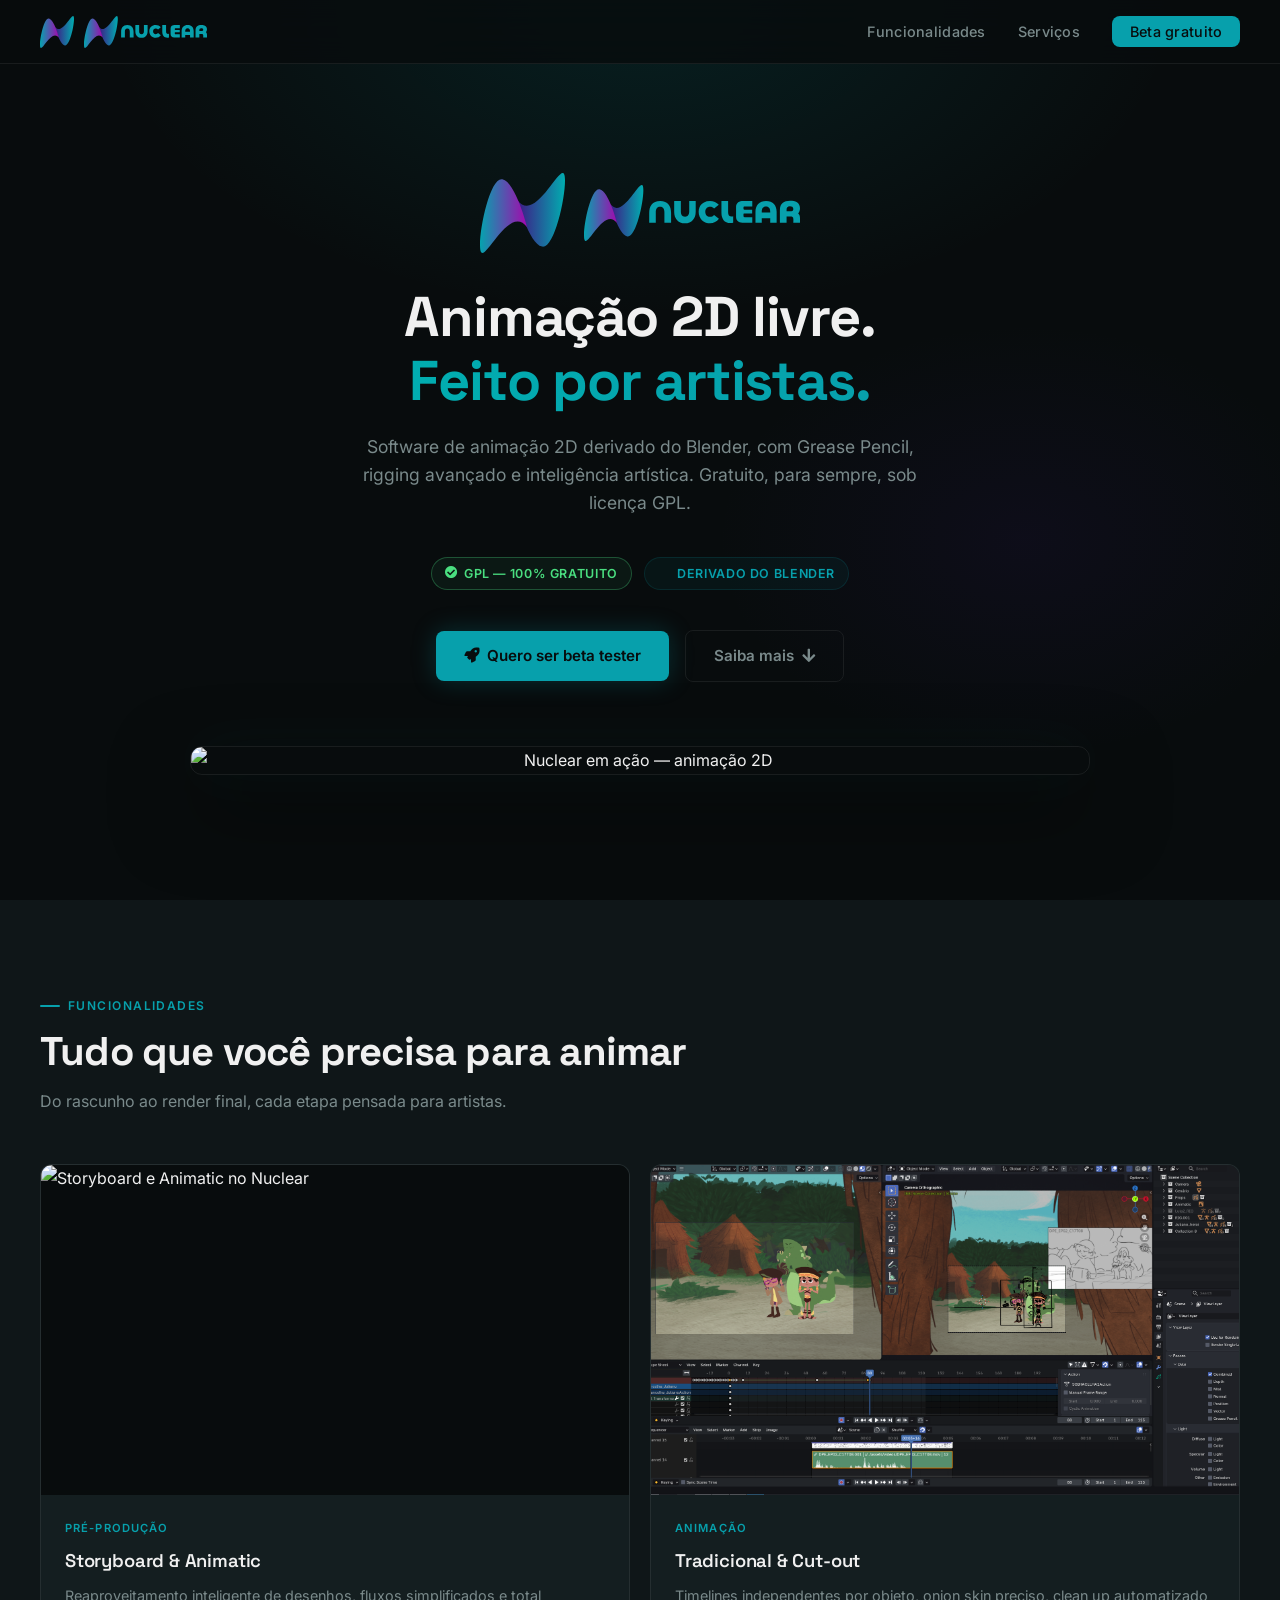
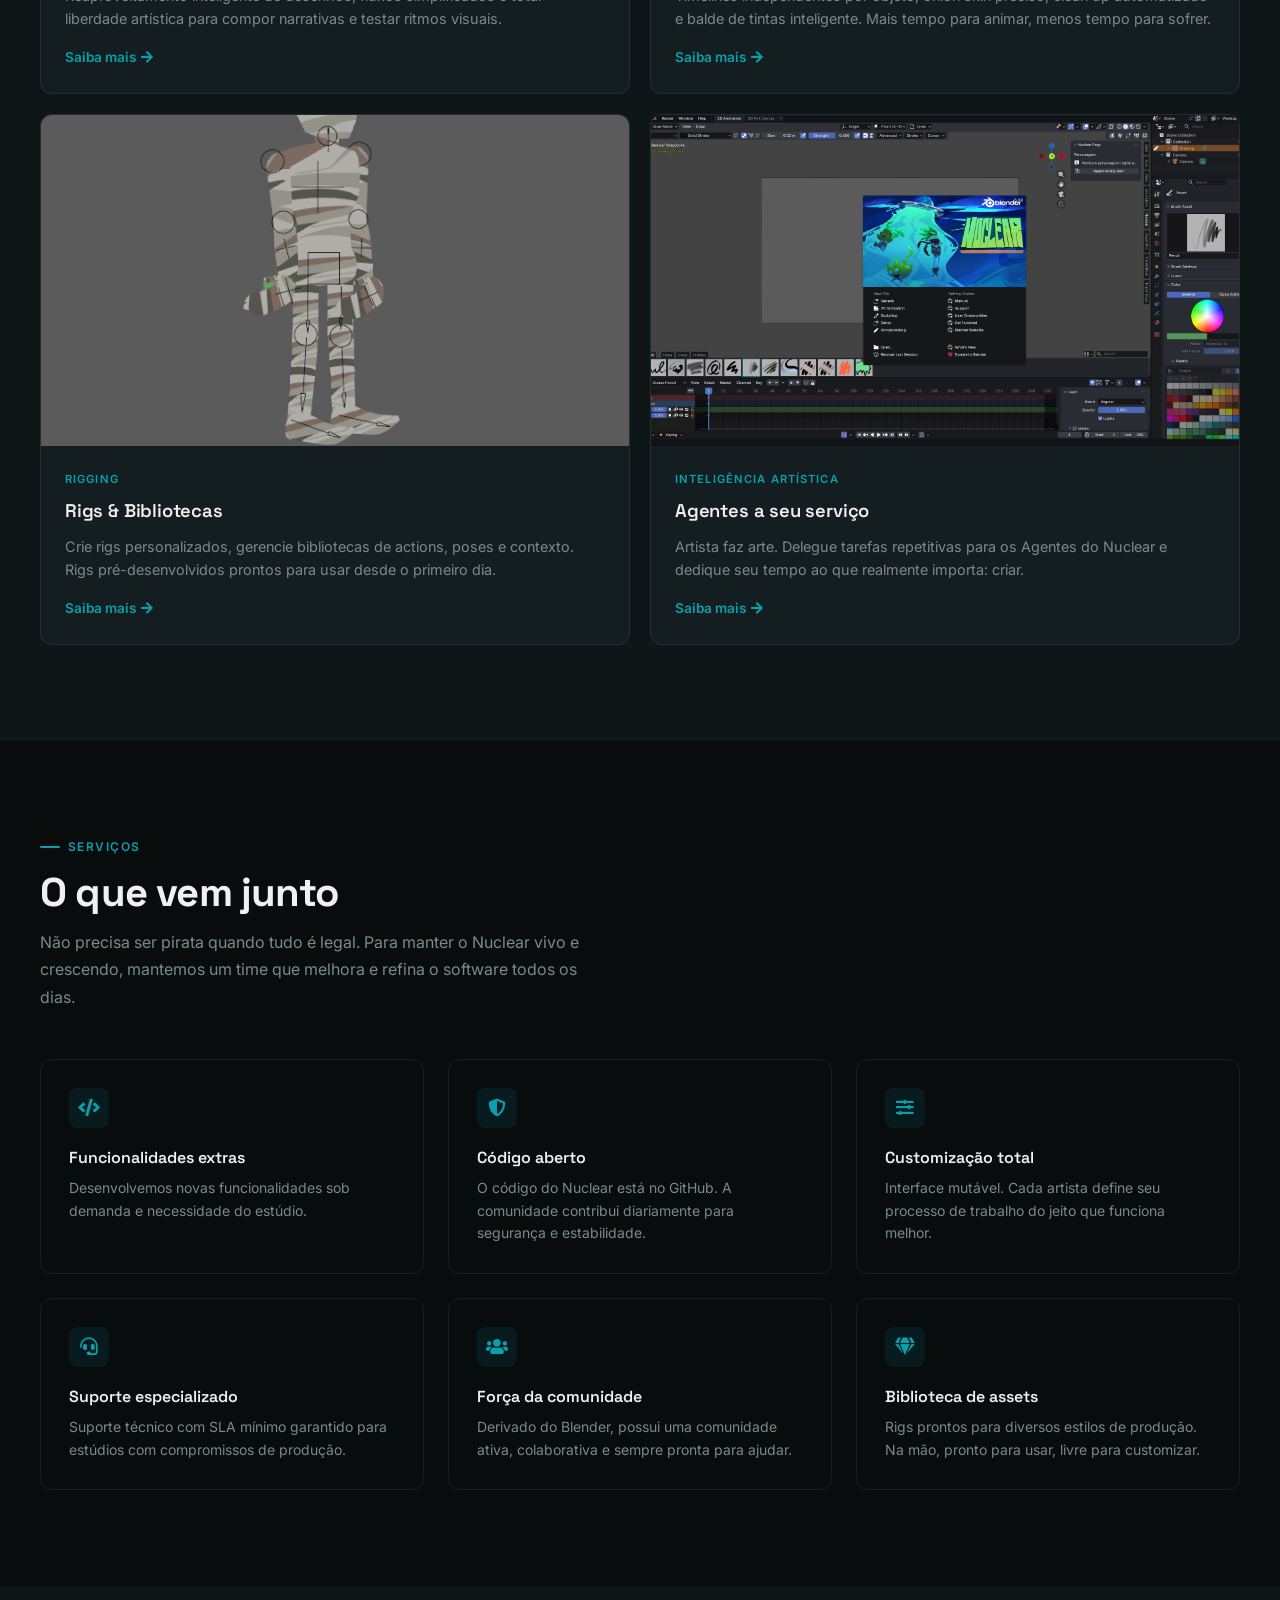
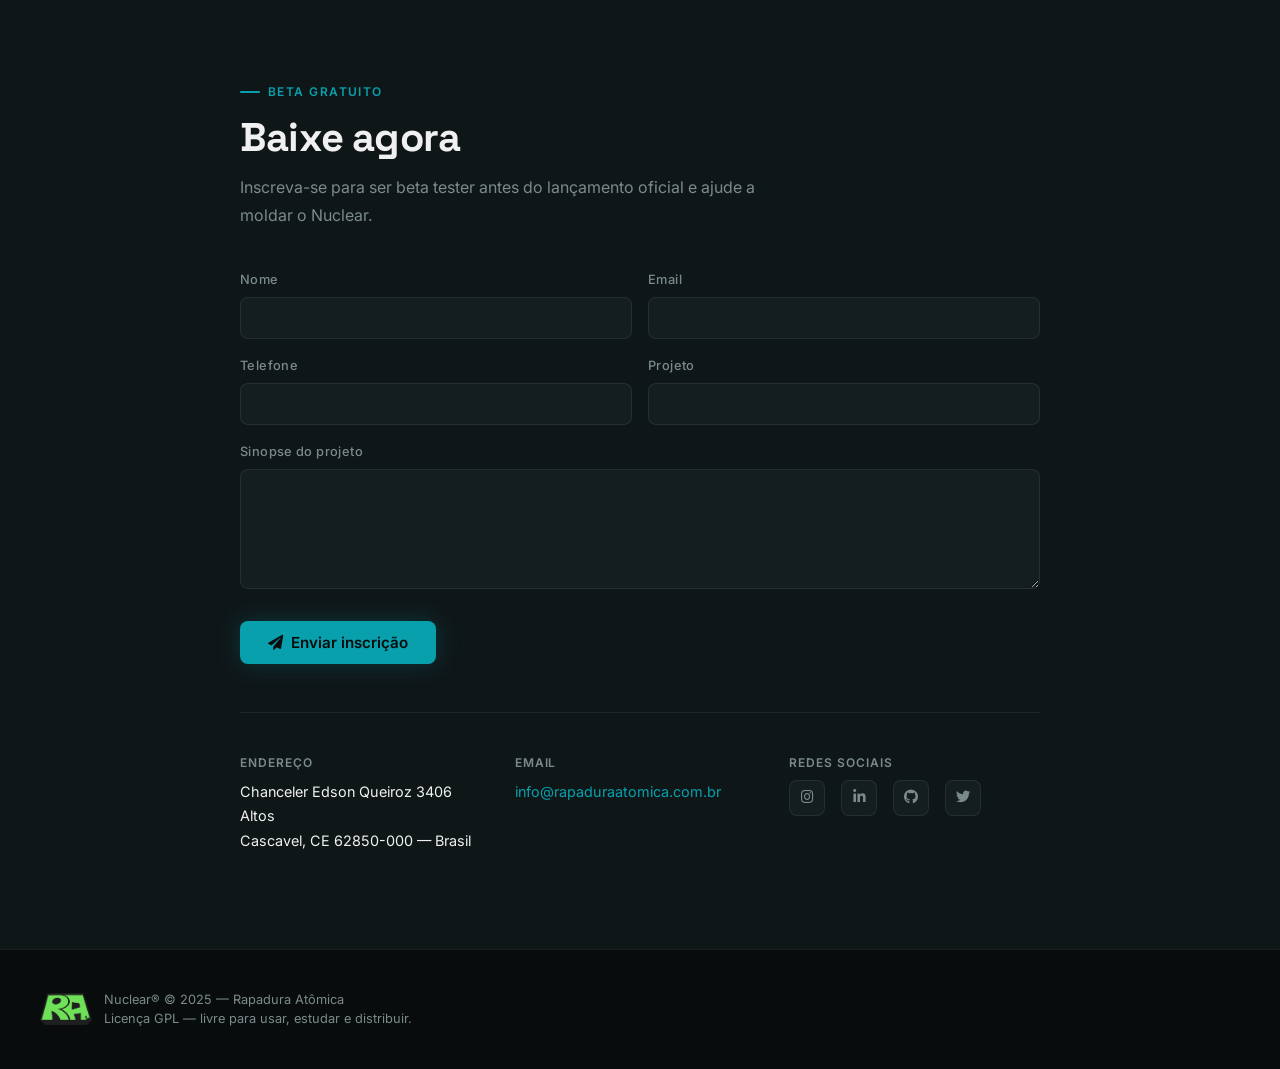
==== index.html @ addb2c35 "feat: redesign completo — identidade visual Nuclear® - Remove template Hyperspace, cria nuclear.css " ====
<!DOCTYPE html>
<html lang="pt-BR">
<head>
  <meta charset="UTF-8" />
  <meta name="viewport" content="width=device-width, initial-scale=1.0" />
  <title>Nuclear® — Software de Animação 2D</title>
  <meta name="description" content="Nuclear é um software de animação 2D open source feito por artistas para artistas. Gratuito, sob licença GPL." />
  <link rel="shortcut icon" href="images/nuclear.svg" type="image/svg+xml" />
  <link rel="stylesheet" href="assets/css/nuclear.css" />
</head>
<body>

  <!-- Bandeirinhas de São João (decoração junina) -->
  <div class="bandeirinhas" aria-hidden="true"></div>

  <!-- ── Nav ── -->
  <nav id="nav" role="navigation" aria-label="Navegação principal">
    <div class="nav-inner">
      <a href="#hero" class="nav-logo" aria-label="Nuclear — página inicial">
        <img src="images/nuclear.svg" alt="Ícone Nuclear" />
        <img src="images/logo_banner_nuclear.svg" alt="Nuclear" />
      </a>
      <ul class="nav-links">
        <li><a href="#features">Funcionalidades</a></li>
        <li><a href="#services">Serviços</a></li>
        <li><a href="#beta" class="nav-cta">Beta gratuito</a></li>
      </ul>
    </div>
  </nav>

  <!-- ── Hero ── -->
  <section id="hero" aria-label="Apresentação">
    <div class="hero-inner">

      <div class="hero-logo fade-up">
        <img src="images/nuclear.svg" alt="Nuclear ícone" class="hero-icon" />
        <img src="images/logo_banner_nuclear.svg" alt="Nuclear" class="hero-wordmark" />
      </div>

      <h1 class="hero-tagline fade-up fade-up-delay-1">
        Animação 2D livre.<br />
        <span>Feito por artistas.</span>
      </h1>

      <p class="hero-sub fade-up fade-up-delay-2">
        Software de animação 2D derivado do Blender, com Grease Pencil, rigging avançado
        e inteligência artística. Gratuito, para sempre, sob licença GPL.
      </p>

      <div class="hero-badges fade-up fade-up-delay-2">
        <span class="badge badge-gpl">
          <i class="fas fa-check-circle" aria-hidden="true"></i> GPL — 100% Gratuito
        </span>
        <span class="badge badge-blender">
          <i class="fab fa-blender" aria-hidden="true"></i> Derivado do Blender
        </span>
      </div>

      <div class="hero-actions fade-up fade-up-delay-3">
        <a href="#beta" class="btn btn-primary">
          <i class="fas fa-rocket" aria-hidden="true"></i>
          Quero ser beta tester
        </a>
        <a href="#features" class="btn btn-ghost">
          Saiba mais
          <i class="fas fa-arrow-down" aria-hidden="true"></i>
        </a>
      </div>

      <div class="hero-preview fade-up fade-up-delay-4">
        <img src="gifs/gifAnimacao.gif" alt="Nuclear em ação — animação 2D" loading="lazy" />
      </div>

    </div>
  </section>

  <!-- ── Features ── -->
  <section id="features" aria-labelledby="features-title">
    <div class="section-inner">
      <header class="features-header">
        <p class="section-label">Funcionalidades</p>
        <h2 class="section-title" id="features-title">Tudo que você precisa para animar</h2>
        <p class="section-desc">Do rascunho ao render final, cada etapa pensada para artistas.</p>
      </header>

      <div class="bento-grid">

        <article class="feature-card">
          <div class="feature-card-media">
            <img src="gifs/gifStoryboard.gif" alt="Storyboard e Animatic no Nuclear" loading="lazy" />
          </div>
          <div class="feature-card-body">
            <p class="feature-card-tag">Pré-produção</p>
            <h3 class="feature-card-title">Storyboard &amp; Animatic</h3>
            <p class="feature-card-text">
              Reaproveitamento inteligente de desenhos, fluxos simplificados e total liberdade
              artística para compor narrativas e testar ritmos visuais.
            </p>
            <a href="boardAnimatic.html" class="feature-card-link">
              Saiba mais <i class="fas fa-arrow-right" aria-hidden="true"></i>
            </a>
          </div>
        </article>

        <article class="feature-card">
          <div class="feature-card-media">
            <img src="images/AnimationV2.png" alt="Animação tradicional e cut-out" loading="lazy" />
          </div>
          <div class="feature-card-body">
            <p class="feature-card-tag">Animação</p>
            <h3 class="feature-card-title">Tradicional &amp; Cut-out</h3>
            <p class="feature-card-text">
              Timelines independentes por objeto, onion skin preciso, clean up automatizado
              e balde de tintas inteligente. Mais tempo para animar, menos tempo para sofrer.
            </p>
            <a href="animation.html" class="feature-card-link">
              Saiba mais <i class="fas fa-arrow-right" aria-hidden="true"></i>
            </a>
          </div>
        </article>

        <article class="feature-card">
          <div class="feature-card-media">
            <img src="images/Rig_Peg.png" alt="Sistema de rigging do Nuclear" loading="lazy" />
          </div>
          <div class="feature-card-body">
            <p class="feature-card-tag">Rigging</p>
            <h3 class="feature-card-title">Rigs &amp; Bibliotecas</h3>
            <p class="feature-card-text">
              Crie rigs personalizados, gerencie bibliotecas de actions, poses e contexto.
              Rigs pré-desenvolvidos prontos para usar desde o primeiro dia.
            </p>
            <a href="rigging.html" class="feature-card-link">
              Saiba mais <i class="fas fa-arrow-right" aria-hidden="true"></i>
            </a>
          </div>
        </article>

        <article class="feature-card">
          <div class="feature-card-media">
            <img src="images/FrameSoftware.png" alt="Inteligência Artística do Nuclear" loading="lazy" />
          </div>
          <div class="feature-card-body">
            <p class="feature-card-tag">Inteligência Artística</p>
            <h3 class="feature-card-title">Agentes a seu serviço</h3>
            <p class="feature-card-text">
              Artista faz arte. Delegue tarefas repetitivas para os Agentes do Nuclear e
              dedique seu tempo ao que realmente importa: criar.
            </p>
            <a href="artisticInteligence.html" class="feature-card-link">
              Saiba mais <i class="fas fa-arrow-right" aria-hidden="true"></i>
            </a>
          </div>
        </article>

      </div>
    </div>
  </section>

  <!-- ── Services ── -->
  <section id="services" aria-labelledby="services-title">
    <div class="section-inner">
      <header>
        <p class="section-label">Serviços</p>
        <h2 class="section-title" id="services-title">O que vem junto</h2>
        <p class="section-desc">
          Não precisa ser pirata quando tudo é legal. Para manter o Nuclear vivo e crescendo,
          mantemos um time que melhora e refina o software todos os dias.
        </p>
      </header>

      <div class="services-grid">

        <div class="service-card">
          <div class="service-icon"><i class="fas fa-code" aria-hidden="true"></i></div>
          <h3 class="service-title">Funcionalidades extras</h3>
          <p class="service-text">Desenvolvemos novas funcionalidades sob demanda e necessidade do estúdio.</p>
        </div>

        <div class="service-card">
          <div class="service-icon"><i class="fas fa-shield-alt" aria-hidden="true"></i></div>
          <h3 class="service-title">Código aberto</h3>
          <p class="service-text">O código do Nuclear está no GitHub. A comunidade contribui diariamente para segurança e estabilidade.</p>
        </div>

        <div class="service-card">
          <div class="service-icon"><i class="fas fa-sliders-h" aria-hidden="true"></i></div>
          <h3 class="service-title">Customização total</h3>
          <p class="service-text">Interface mutável. Cada artista define seu processo de trabalho do jeito que funciona melhor.</p>
        </div>

        <div class="service-card">
          <div class="service-icon"><i class="fas fa-headset" aria-hidden="true"></i></div>
          <h3 class="service-title">Suporte especializado</h3>
          <p class="service-text">Suporte técnico com SLA mínimo garantido para estúdios com compromissos de produção.</p>
        </div>

        <div class="service-card">
          <div class="service-icon"><i class="fas fa-users" aria-hidden="true"></i></div>
          <h3 class="service-title">Força da comunidade</h3>
          <p class="service-text">Derivado do Blender, possui uma comunidade ativa, colaborativa e sempre pronta para ajudar.</p>
        </div>

        <div class="service-card">
          <div class="service-icon"><i class="fas fa-gem" aria-hidden="true"></i></div>
          <h3 class="service-title">Biblioteca de assets</h3>
          <p class="service-text">Rigs prontos para diversos estilos de produção. Na mão, pronto para usar, livre para customizar.</p>
        </div>

      </div>
    </div>
  </section>

  <!-- ── Beta / Download ── -->
  <section id="beta" aria-labelledby="beta-title">
    <div class="section-inner">
      <div class="beta-inner">
        <header>
          <p class="section-label">Beta gratuito</p>
          <h2 class="section-title" id="beta-title">Baixe agora</h2>
          <p class="section-desc">
            Inscreva-se para ser beta tester antes do lançamento oficial e ajude a moldar o Nuclear.
          </p>
        </header>

        <form method="POST" action="https://formsubmit.co/info@rapaduraatomica.com.br" novalidate>
          <!-- FormSubmit config -->
          <input type="hidden" name="_subject" value="Novo cadastro beta tester - Nuclear" />
          <input type="hidden" name="_template" value="table" />
          <input type="hidden" name="_autoresponse" value="Recebemos seu cadastro para o beta do Nuclear. Em breve entraremos em contato. Obrigado!" />
          <!-- Anti-spam honeypot -->
          <input type="text" name="_honey" style="display:none" aria-hidden="true" />

          <div class="beta-form-grid">
            <div>
              <label class="form-label" for="name">Nome</label>
              <input class="form-input" type="text" name="Nome" id="name" required autocomplete="name" />
            </div>
            <div>
              <label class="form-label" for="email">Email</label>
              <input class="form-input" type="email" name="Email" id="email" required autocomplete="email" />
            </div>
            <div>
              <label class="form-label" for="fone">Telefone</label>
              <input class="form-input" type="tel" name="Telefone" id="fone" autocomplete="tel" />
            </div>
            <div>
              <label class="form-label" for="projeto">Projeto</label>
              <input class="form-input" type="text" name="Projeto" id="projeto" />
            </div>
            <div class="field-full">
              <label class="form-label" for="sinopse">Sinopse do projeto</label>
              <textarea class="form-textarea" name="Sinopse do projeto" id="sinopse" rows="4"></textarea>
            </div>
            <div class="form-submit-row">
              <button type="submit" class="btn btn-primary">
                <i class="fas fa-paper-plane" aria-hidden="true"></i>
                Enviar inscrição
              </button>
            </div>
          </div>
        </form>

        <div class="beta-contact">
          <div>
            <p class="contact-block-label">Endereço</p>
            <p class="contact-block-value">
              Chanceler Edson Queiroz 3406 Altos<br />
              Cascavel, CE 62850-000 — Brasil
            </p>
          </div>
          <div>
            <p class="contact-block-label">Email</p>
            <p class="contact-block-value">
              <a href="mailto:info@rapaduraatomica.com.br">info@rapaduraatomica.com.br</a>
            </p>
          </div>
          <div>
            <p class="contact-block-label">Redes sociais</p>
            <div class="social-links">
              <a href="https://instagram.com/rapaduraatomica" class="social-link" aria-label="Instagram">
                <i class="fab fa-instagram" aria-hidden="true"></i>
              </a>
              <a href="https://www.linkedin.com/company/rapaduraatomica/" class="social-link" aria-label="LinkedIn">
                <i class="fab fa-linkedin-in" aria-hidden="true"></i>
              </a>
              <a href="#" class="social-link" aria-label="GitHub">
                <i class="fab fa-github" aria-hidden="true"></i>
              </a>
              <a href="#" class="social-link" aria-label="Twitter / X">
                <i class="fab fa-twitter" aria-hidden="true"></i>
              </a>
            </div>
          </div>
        </div>

      </div>
    </div>
  </section>

  <!-- ── Footer ── -->
  <footer id="footer">
    <div class="footer-inner">
      <div class="footer-brand">
        <img src="images/rapadura_icon.png" alt="Rapadura Atômica" />
        <p class="footer-copy">
          Nuclear® &copy; 2025 — <a href="http://rapaduraatomica.com.br">Rapadura Atômica</a><br />
          Licença <a href="https://pt.wikipedia.org/wiki/GNU_General_Public_License" target="_blank" rel="noopener">GPL</a> — livre para usar, estudar e distribuir.
        </p>
      </div>
    </div>
  </footer>

  <!-- Scripts -->
  <script src="assets/js/jquery.min.js"></script>
  <script src="assets/js/browser.min.js"></script>
  <script src="assets/js/breakpoints.min.js"></script>
  <script src="assets/js/util.js"></script>
  <script src="assets/js/main.js"></script>

</body>
</html>
---- assets/css/nuclear.css ----
/* Nuclear® — Design System
   Rapadura Atômica | GPL
   Paleta: teal #07a0ac / roxo #3f1986 / preto #080C0D
*/

/* ── Google Fonts ── */
@import url('https://fonts.googleapis.com/css2?family=Space+Grotesk:wght@300;400;500;600;700&family=Inter:wght@300;400;500;600&display=swap');
@import url('fontawesome-all.min.css');

/* ── Tokens ── */
:root {
  --bg:          #080C0D;
  --bg-alt:      #0F1618;
  --bg-card:     #141E20;
  --bg-card-hover: #1a2830;
  --border:      rgba(7, 160, 172, 0.15);
  --border-soft: rgba(255, 255, 255, 0.07);

  --teal:        #07a0ac;
  --teal-light:  #01adb0;
  --purple:      #3f1986;
  --magenta:     #a408ae;

  --text:        #f0f0f0;
  --text-muted:  #7a8a8b;
  --text-dim:    rgba(240, 240, 240, 0.45);

  --font-display: 'Space Grotesk', sans-serif;
  --font-body:    'Inter', sans-serif;

  --radius:      12px;
  --radius-sm:   8px;
  --nav-h:       64px;
}

/* ── Reset ── */
*, *::before, *::after { box-sizing: border-box; margin: 0; padding: 0; }
html { scroll-behavior: smooth; }

body {
  background: var(--bg);
  color: var(--text);
  font-family: var(--font-body);
  font-size: 16px;
  line-height: 1.7;
  -webkit-font-smoothing: antialiased;
}

img { max-width: 100%; display: block; }
a { color: var(--teal); text-decoration: none; transition: color .2s; }
a:hover { color: var(--teal-light); }

/* ── Bandeirinhas (mantida do original) ── */
.bandeirinhas {
  position: fixed;
  top: 0;
  left: 0;
  width: 100%;
  height: 60px;
  z-index: 9999;
  pointer-events: none;
  overflow: hidden;
}

/* ── Navigation ── */
#nav {
  position: fixed;
  top: 0;
  left: 0;
  right: 0;
  height: var(--nav-h);
  background: rgba(8, 12, 13, 0.85);
  backdrop-filter: blur(16px);
  -webkit-backdrop-filter: blur(16px);
  border-bottom: 1px solid var(--border-soft);
  z-index: 100;
  display: flex;
  align-items: center;
  padding: 0 2rem;
}

#nav .nav-inner {
  max-width: 1200px;
  width: 100%;
  margin: 0 auto;
  display: flex;
  align-items: center;
  justify-content: space-between;
}

#nav .nav-logo {
  display: flex;
  align-items: center;
  gap: .6rem;
  text-decoration: none;
}

#nav .nav-logo img {
  height: 32px;
  width: auto;
}

#nav .nav-links {
  display: flex;
  align-items: center;
  gap: 2rem;
  list-style: none;
}

#nav .nav-links a {
  color: var(--text-muted);
  font-size: .9rem;
  font-weight: 500;
  letter-spacing: .02em;
  transition: color .2s;
}

#nav .nav-links a:hover { color: var(--text); }

#nav .nav-cta {
  background: var(--teal);
  color: #080C0D !important;
  font-weight: 600;
  padding: .45rem 1.1rem;
  border-radius: var(--radius-sm);
  transition: background .2s, transform .15s !important;
}

#nav .nav-cta:hover {
  background: var(--teal-light);
  transform: translateY(-1px);
  color: #080C0D !important;
}

/* ── Hero ── */
#hero {
  min-height: 100vh;
  display: flex;
  align-items: center;
  justify-content: center;
  padding: calc(var(--nav-h) + 4rem) 2rem 5rem;
  position: relative;
  overflow: hidden;
}

#hero::before {
  content: '';
  position: absolute;
  inset: 0;
  background:
    radial-gradient(ellipse 60% 50% at 50% 0%, rgba(1, 173, 176, 0.12) 0%, transparent 70%),
    radial-gradient(ellipse 40% 40% at 80% 60%, rgba(63, 25, 134, 0.1) 0%, transparent 60%);
  pointer-events: none;
}

.hero-inner {
  max-width: 900px;
  width: 100%;
  margin: 0 auto;
  text-align: center;
  position: relative;
}

.hero-logo {
  display: flex;
  align-items: center;
  justify-content: center;
  gap: 1.2rem;
  margin-bottom: 2rem;
}

.hero-logo img.hero-icon {
  height: 80px;
  width: auto;
}

.hero-logo img.hero-wordmark {
  height: 56px;
  width: auto;
}

.hero-tagline {
  font-family: var(--font-display);
  font-size: clamp(2rem, 5vw, 3.5rem);
  font-weight: 700;
  line-height: 1.15;
  letter-spacing: -.02em;
  color: var(--text);
  margin-bottom: 1.2rem;
}

.hero-tagline span {
  background: linear-gradient(90deg, var(--teal-light), var(--teal));
  -webkit-background-clip: text;
  -webkit-text-fill-color: transparent;
  background-clip: text;
}

.hero-sub {
  font-size: 1.1rem;
  color: var(--text-muted);
  max-width: 560px;
  margin: 0 auto 2.5rem;
  line-height: 1.6;
}

.hero-badges {
  display: flex;
  align-items: center;
  justify-content: center;
  gap: .8rem;
  flex-wrap: wrap;
  margin-bottom: 2.5rem;
}

.badge {
  display: inline-flex;
  align-items: center;
  gap: .4rem;
  font-size: .78rem;
  font-weight: 600;
  letter-spacing: .05em;
  text-transform: uppercase;
  padding: .3rem .8rem;
  border-radius: 999px;
  border: 1px solid;
}

.badge-gpl {
  color: #4ade80;
  border-color: rgba(74, 222, 128, .3);
  background: rgba(74, 222, 128, .06);
}

.badge-blender {
  color: var(--teal);
  border-color: var(--border);
  background: rgba(7, 160, 172, .06);
}

.hero-actions {
  display: flex;
  align-items: center;
  justify-content: center;
  gap: 1rem;
  flex-wrap: wrap;
  margin-bottom: 4rem;
}

.btn {
  display: inline-flex;
  align-items: center;
  gap: .5rem;
  font-family: var(--font-body);
  font-size: .95rem;
  font-weight: 600;
  padding: .75rem 1.75rem;
  border-radius: var(--radius-sm);
  cursor: pointer;
  border: none;
  text-decoration: none;
  transition: transform .15s, background .2s, box-shadow .2s;
}

.btn:hover { transform: translateY(-2px); }

.btn-primary {
  background: var(--teal);
  color: #080C0D;
  box-shadow: 0 0 24px rgba(7, 160, 172, .25);
}

.btn-primary:hover {
  background: var(--teal-light);
  box-shadow: 0 0 32px rgba(1, 173, 176, .35);
  color: #080C0D;
}

.btn-ghost {
  background: transparent;
  color: var(--text-muted);
  border: 1px solid var(--border-soft);
}

.btn-ghost:hover {
  color: var(--text);
  border-color: var(--border);
  background: rgba(255,255,255,.04);
}

.hero-preview {
  position: relative;
  border-radius: var(--radius);
  overflow: hidden;
  border: 1px solid var(--border-soft);
  box-shadow: 0 32px 80px rgba(0,0,0,.6), 0 0 60px rgba(7, 160, 172, .08);
}

.hero-preview img {
  width: 100%;
  height: auto;
  display: block;
}

/* ── Section base ── */
section {
  padding: 6rem 2rem;
}

.section-inner {
  max-width: 1200px;
  margin: 0 auto;
}

.section-label {
  font-size: .75rem;
  font-weight: 600;
  letter-spacing: .12em;
  text-transform: uppercase;
  color: var(--teal);
  margin-bottom: .75rem;
  display: flex;
  align-items: center;
  gap: .5rem;
}

.section-label::before {
  content: '';
  display: inline-block;
  width: 20px;
  height: 2px;
  background: var(--teal);
  border-radius: 2px;
}

.section-title {
  font-family: var(--font-display);
  font-size: clamp(1.75rem, 3.5vw, 2.5rem);
  font-weight: 700;
  letter-spacing: -.02em;
  color: var(--text);
  margin-bottom: .75rem;
  line-height: 1.2;
}

.section-desc {
  font-size: 1rem;
  color: var(--text-muted);
  max-width: 540px;
  line-height: 1.7;
}

/* ── Features ── */
#features {
  background: var(--bg-alt);
}

.features-header {
  margin-bottom: 3rem;
}

.bento-grid {
  display: grid;
  grid-template-columns: repeat(2, 1fr);
  gap: 1.25rem;
}

@media (max-width: 768px) {
  .bento-grid { grid-template-columns: 1fr; }
}

.feature-card {
  background: var(--bg-card);
  border: 1px solid var(--border-soft);
  border-radius: var(--radius);
  overflow: hidden;
  transition: border-color .25s, transform .25s, box-shadow .25s;
  display: flex;
  flex-direction: column;
}

.feature-card:hover {
  border-color: var(--border);
  transform: translateY(-3px);
  box-shadow: 0 16px 48px rgba(0,0,0,.4), 0 0 32px rgba(7,160,172,.06);
}

.feature-card-media {
  width: 100%;
  aspect-ratio: 16/9;
  overflow: hidden;
  background: var(--bg);
}

.feature-card-media img {
  width: 100%;
  height: 100%;
  object-fit: cover;
  transition: transform .4s;
}

.feature-card:hover .feature-card-media img {
  transform: scale(1.03);
}

.feature-card-body {
  padding: 1.5rem;
  flex: 1;
  display: flex;
  flex-direction: column;
}

.feature-card-tag {
  font-size: .7rem;
  font-weight: 600;
  letter-spacing: .1em;
  text-transform: uppercase;
  color: var(--teal);
  margin-bottom: .4rem;
}

.feature-card-title {
  font-family: var(--font-display);
  font-size: 1.15rem;
  font-weight: 600;
  color: var(--text);
  margin-bottom: .5rem;
  letter-spacing: -.01em;
}

.feature-card-text {
  font-size: .9rem;
  color: var(--text-muted);
  line-height: 1.6;
  flex: 1;
  margin-bottom: 1rem;
}

.feature-card-link {
  font-size: .85rem;
  font-weight: 600;
  color: var(--teal);
  display: inline-flex;
  align-items: center;
  gap: .3rem;
  transition: gap .2s;
  align-self: flex-start;
}

.feature-card-link:hover {
  gap: .6rem;
  color: var(--teal-light);
}

/* ── Services ── */
#services {
  background: var(--bg);
}

.services-grid {
  display: grid;
  grid-template-columns: repeat(3, 1fr);
  gap: 1.5rem;
  margin-top: 3rem;
}

@media (max-width: 900px) {
  .services-grid { grid-template-columns: repeat(2, 1fr); }
}

@media (max-width: 560px) {
  .services-grid { grid-template-columns: 1fr; }
}

.service-card {
  padding: 1.75rem;
  border: 1px solid var(--border-soft);
  border-radius: var(--radius);
  transition: border-color .25s, background .25s;
}

.service-card:hover {
  border-color: var(--border);
  background: var(--bg-card);
}

.service-icon {
  width: 40px;
  height: 40px;
  background: rgba(7, 160, 172, .1);
  border-radius: var(--radius-sm);
  display: flex;
  align-items: center;
  justify-content: center;
  margin-bottom: 1rem;
  color: var(--teal);
  font-size: 1.1rem;
}

.service-title {
  font-family: var(--font-display);
  font-size: 1rem;
  font-weight: 600;
  color: var(--text);
  margin-bottom: .4rem;
}

.service-text {
  font-size: .875rem;
  color: var(--text-muted);
  line-height: 1.6;
}

/* ── CTA / Beta ── */
#beta {
  background: var(--bg-alt);
}

.beta-inner {
  max-width: 800px;
  margin: 0 auto;
}

.beta-form-grid {
  display: grid;
  grid-template-columns: 1fr 1fr;
  gap: 1rem;
  margin-top: 2.5rem;
}

@media (max-width: 640px) {
  .beta-form-grid { grid-template-columns: 1fr; }
}

.field-full { grid-column: 1 / -1; }

.form-label {
  display: block;
  font-size: .8rem;
  font-weight: 500;
  color: var(--text-muted);
  margin-bottom: .4rem;
  letter-spacing: .03em;
}

.form-input,
.form-textarea {
  width: 100%;
  background: var(--bg-card);
  border: 1px solid var(--border-soft);
  border-radius: var(--radius-sm);
  color: var(--text);
  font-family: var(--font-body);
  font-size: .95rem;
  padding: .65rem 1rem;
  transition: border-color .2s, box-shadow .2s;
  outline: none;
  -webkit-appearance: none;
}

.form-input:focus,
.form-textarea:focus {
  border-color: var(--teal);
  box-shadow: 0 0 0 3px rgba(7, 160, 172, .12);
}

.form-textarea {
  resize: vertical;
  min-height: 120px;
}

.form-submit-row {
  grid-column: 1 / -1;
  margin-top: .5rem;
}

/* ── Contact aside ── */
.beta-contact {
  margin-top: 3rem;
  padding-top: 2.5rem;
  border-top: 1px solid var(--border-soft);
  display: grid;
  grid-template-columns: repeat(auto-fit, minmax(200px, 1fr));
  gap: 1.5rem;
}

.contact-block-label {
  font-size: .75rem;
  font-weight: 600;
  letter-spacing: .08em;
  text-transform: uppercase;
  color: var(--text-muted);
  margin-bottom: .4rem;
}

.contact-block-value {
  font-size: .9rem;
  color: var(--text);
}

.social-links {
  display: flex;
  gap: 1rem;
  flex-wrap: wrap;
}

.social-link {
  width: 36px;
  height: 36px;
  background: var(--bg-card);
  border: 1px solid var(--border-soft);
  border-radius: var(--radius-sm);
  display: flex;
  align-items: center;
  justify-content: center;
  color: var(--text-muted);
  font-size: .9rem;
  transition: color .2s, border-color .2s, background .2s;
}

.social-link:hover {
  color: var(--teal);
  border-color: var(--border);
  background: rgba(7,160,172,.06);
}

/* ── Footer ── */
#footer {
  background: var(--bg);
  border-top: 1px solid var(--border-soft);
  padding: 2.5rem 2rem;
}

.footer-inner {
  max-width: 1200px;
  margin: 0 auto;
  display: flex;
  align-items: center;
  justify-content: space-between;
  flex-wrap: wrap;
  gap: 1.5rem;
}

.footer-brand {
  display: flex;
  align-items: center;
  gap: .75rem;
}

.footer-brand img {
  height: 32px;
  width: auto;
}

.footer-copy {
  font-size: .8rem;
  color: var(--text-muted);
  line-height: 1.5;
}

.footer-copy a { color: var(--text-muted); }
.footer-copy a:hover { color: var(--teal); }

/* ── Internal pages (header) ── */
#header {
  position: fixed;
  top: 0;
  left: 0;
  right: 0;
  height: var(--nav-h);
  background: rgba(8, 12, 13, 0.9);
  backdrop-filter: blur(16px);
  -webkit-backdrop-filter: blur(16px);
  border-bottom: 1px solid var(--border-soft);
  z-index: 100;
  display: flex;
  align-items: center;
  padding: 0 2rem;
}

#header .header-inner {
  max-width: 1200px;
  width: 100%;
  margin: 0 auto;
  display: flex;
  align-items: center;
  justify-content: space-between;
}

#header .header-logo {
  display: flex;
  align-items: center;
  gap: .6rem;
  text-decoration: none;
  color: var(--text);
  font-family: var(--font-display);
  font-weight: 700;
  font-size: 1.1rem;
}

#header .header-logo img {
  height: 28px;
  width: auto;
}

#header nav a {
  font-size: .9rem;
  color: var(--text-muted);
  font-weight: 500;
}

#header nav a:hover { color: var(--text); }

/* ── Internal page content ── */
#page-content {
  padding-top: calc(var(--nav-h) + 4rem);
  padding-bottom: 6rem;
}

.page-inner {
  max-width: 820px;
  margin: 0 auto;
  padding: 0 2rem;
}

.page-title {
  font-family: var(--font-display);
  font-size: clamp(2rem, 5vw, 3rem);
  font-weight: 700;
  letter-spacing: -.03em;
  color: var(--text);
  margin-bottom: .5rem;
  position: relative;
  padding-bottom: .75rem;
}

.page-title::after {
  content: '';
  position: absolute;
  bottom: 0;
  left: 0;
  width: 48px;
  height: 3px;
  border-radius: 3px;
  background: linear-gradient(90deg, var(--teal-light), var(--teal));
}

.page-media {
  border-radius: var(--radius);
  overflow: hidden;
  border: 1px solid var(--border-soft);
  margin: 2rem 0;
}

.page-media img {
  width: 100%;
  height: auto;
}

.page-body {
  font-size: 1rem;
  color: var(--text-muted);
  line-height: 1.8;
}

.page-body p {
  margin-bottom: 1.5rem;
}

/* ── Utility ── */
.sr-only {
  position: absolute; width: 1px; height: 1px;
  padding: 0; margin: -1px; overflow: hidden;
  clip: rect(0,0,0,0); white-space: nowrap; border: 0;
}

/* ── Scrollbar ── */
::-webkit-scrollbar { width: 6px; }
::-webkit-scrollbar-track { background: var(--bg); }
::-webkit-scrollbar-thumb { background: #2a3a3d; border-radius: 3px; }
::-webkit-scrollbar-thumb:hover { background: var(--teal); }

/* ── Animations ── */
@keyframes fadeUp {
  from { opacity: 0; transform: translateY(20px); }
  to   { opacity: 1; transform: translateY(0); }
}

.fade-up {
  animation: fadeUp .6s ease both;
}

.fade-up-delay-1 { animation-delay: .1s; }
.fade-up-delay-2 { animation-delay: .2s; }
.fade-up-delay-3 { animation-delay: .3s; }
.fade-up-delay-4 { animation-delay: .4s; }
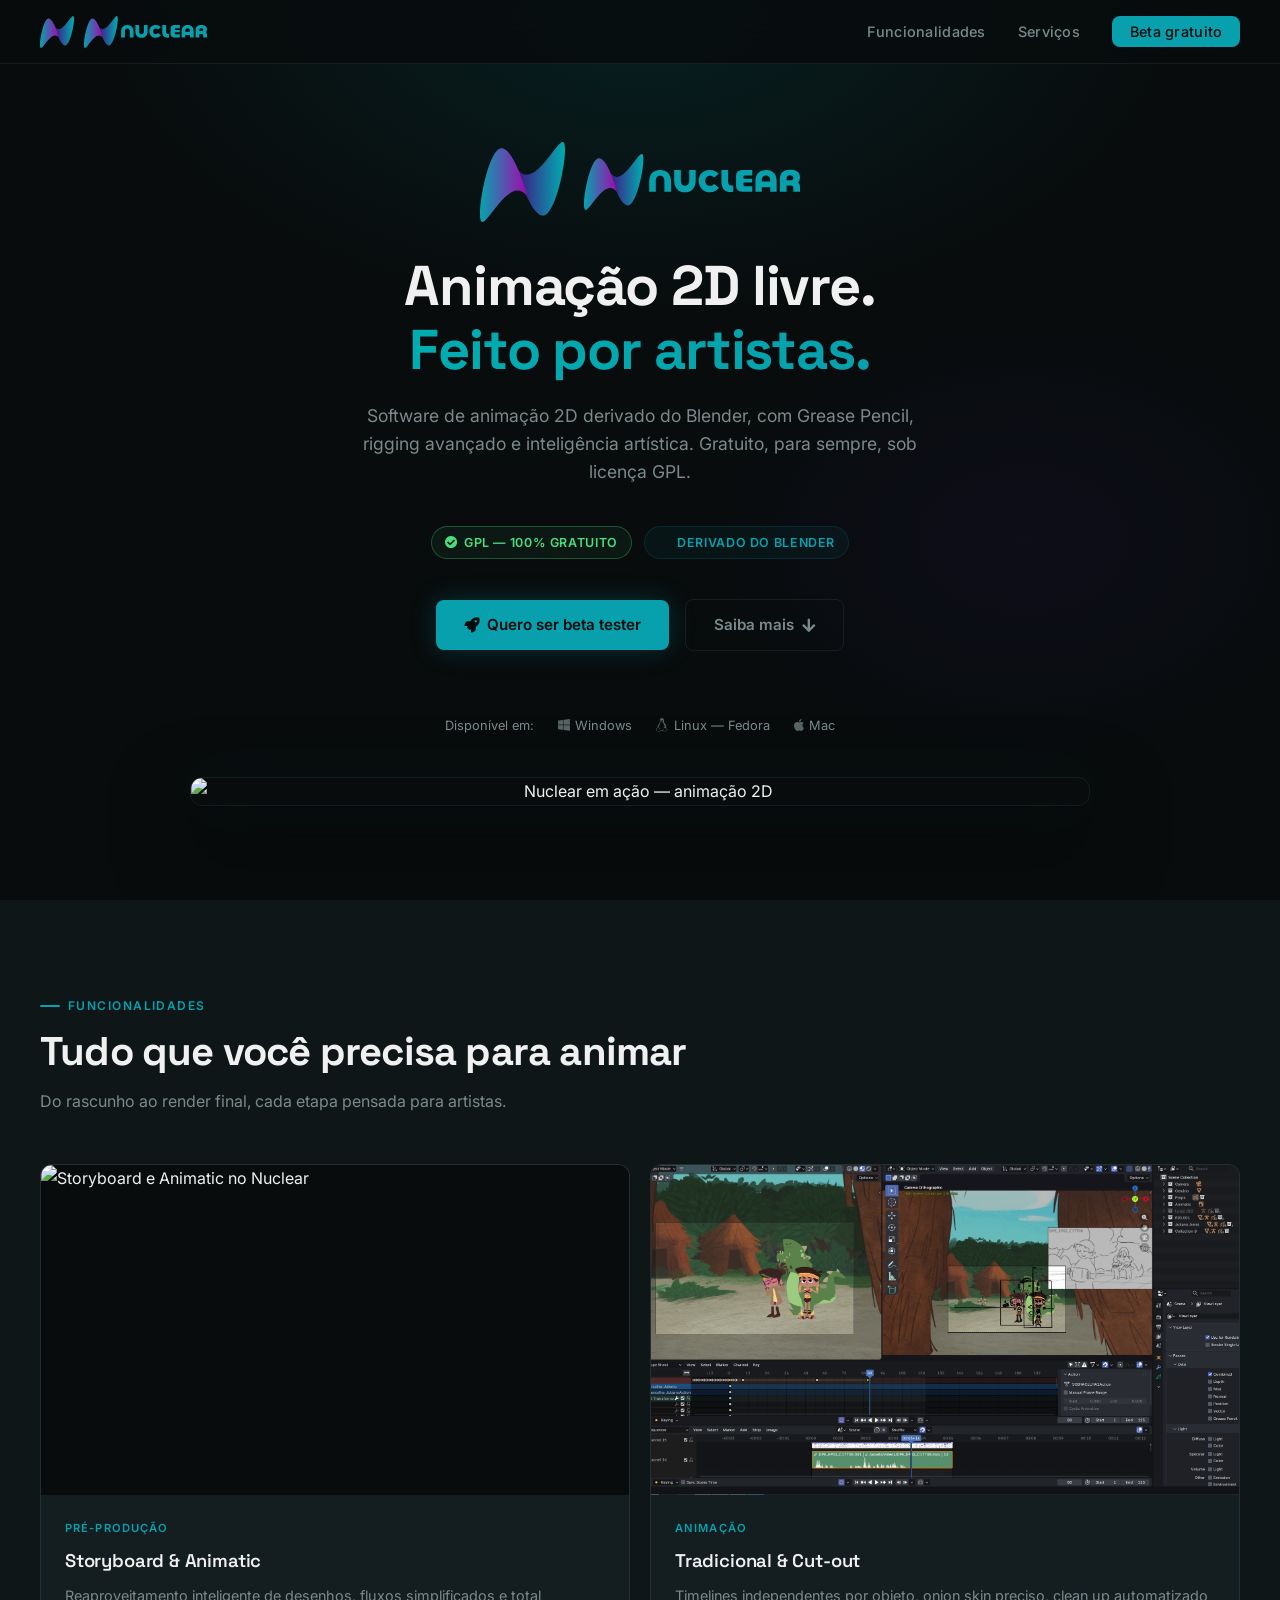
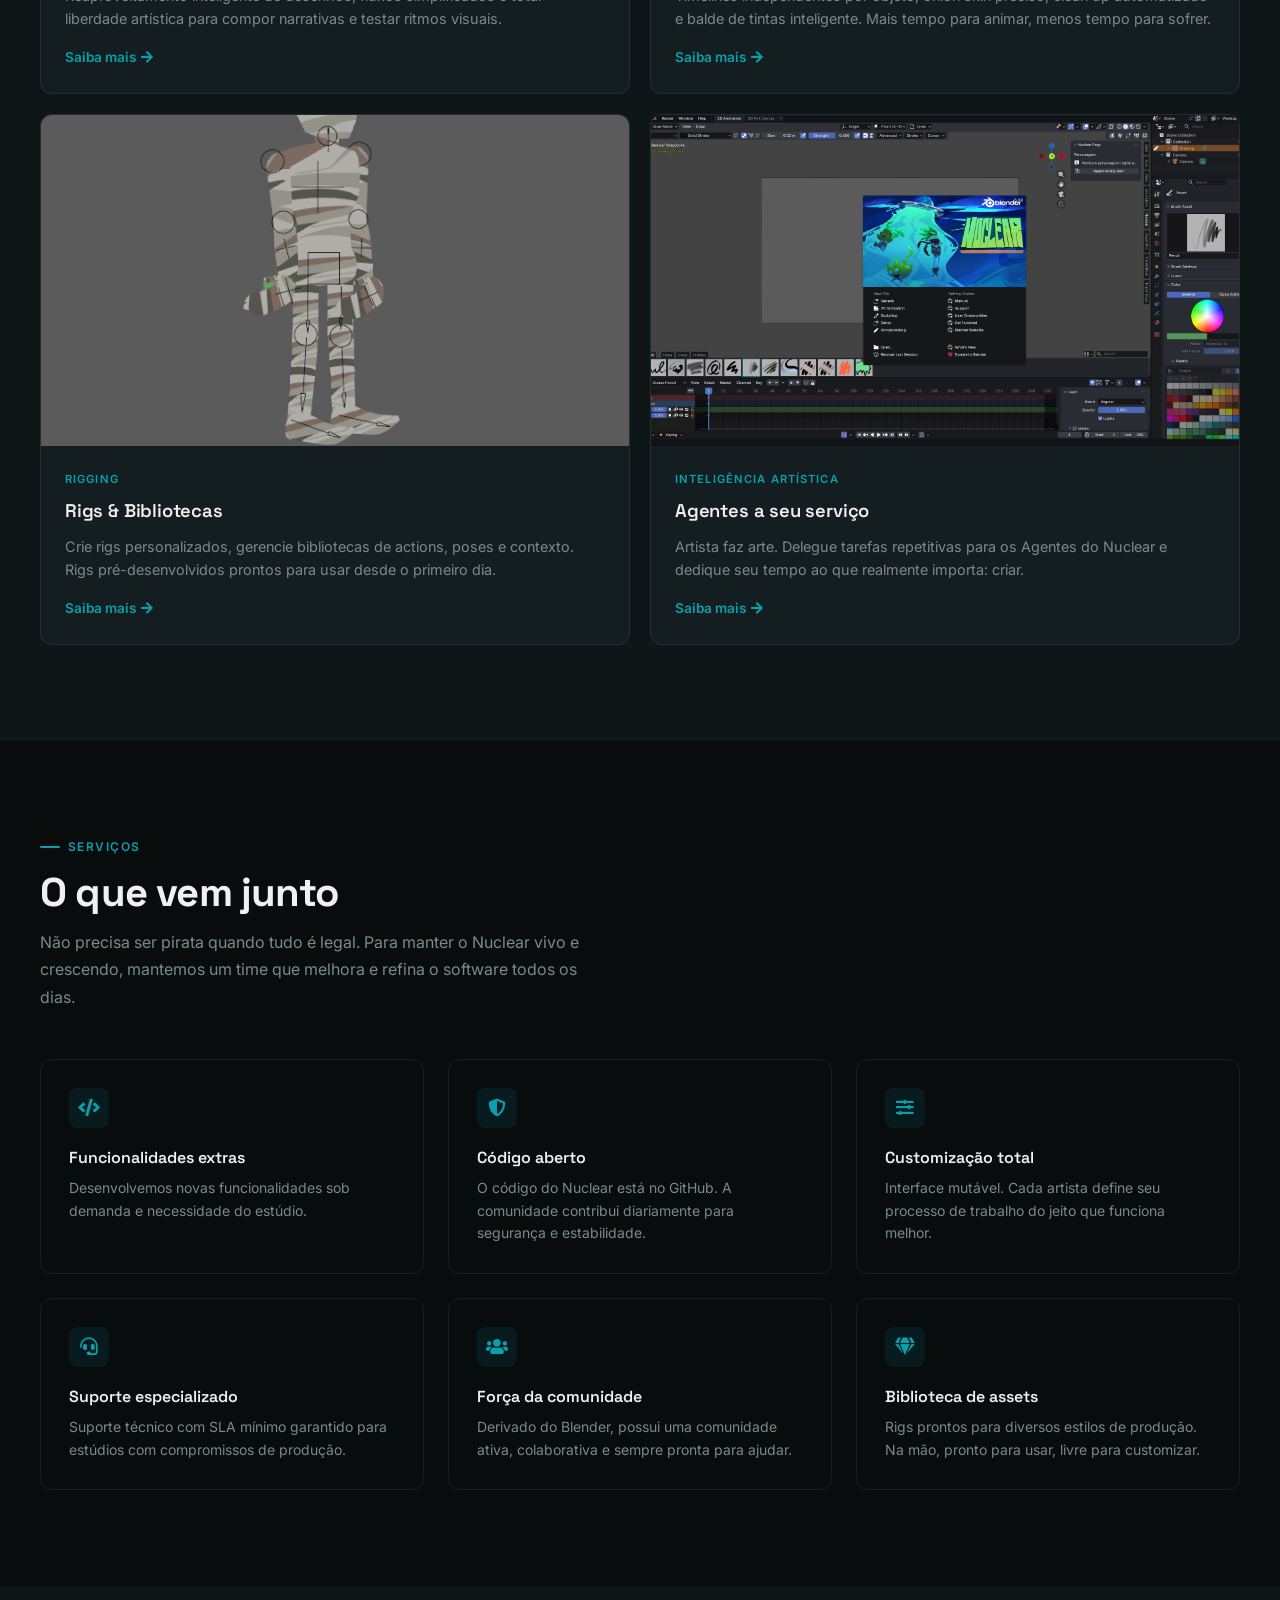
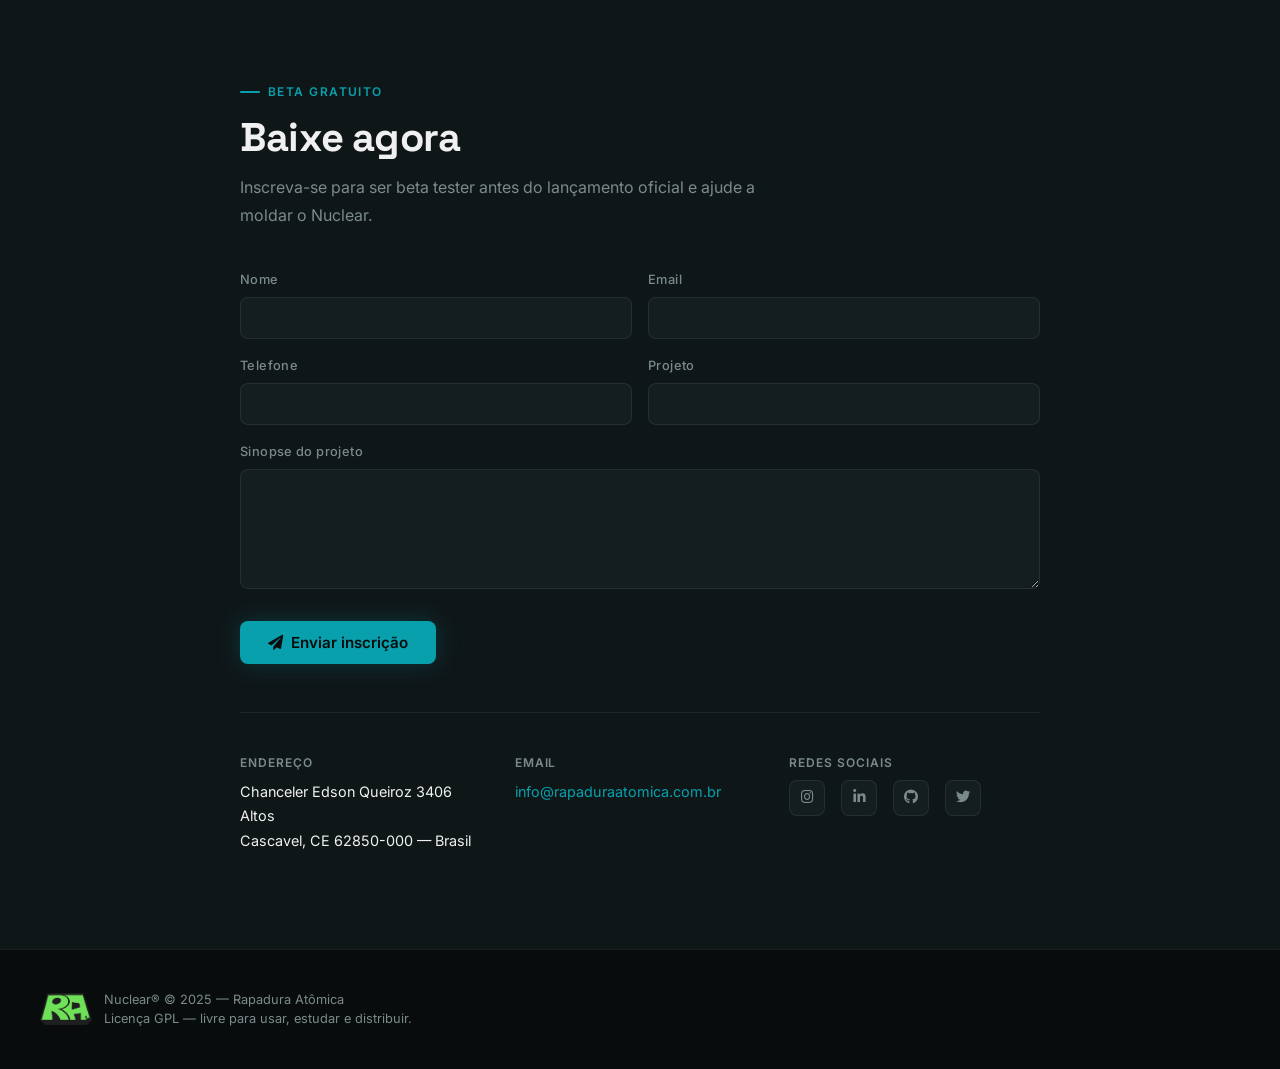
==== commit 60a33454: "feat: adiciona plataformas disponíveis no hero (Windows, Linux Fedora, Mac)" ====
--- a/index.html
+++ b/index.html
@@ -66,6 +66,13 @@
           <i class="fas fa-arrow-down" aria-hidden="true"></i>
         </a>
       </div>
+
+      <p class="hero-platforms fade-up fade-up-delay-3">
+        Disponível em:
+        <span><i class="fab fa-windows" aria-hidden="true"></i> Windows</span>
+        <span><i class="fab fa-linux" aria-hidden="true"></i> Linux — Fedora</span>
+        <span><i class="fab fa-apple" aria-hidden="true"></i> Mac</span>
+      </p>
 
       <div class="hero-preview fade-up fade-up-delay-4">
         <img src="gifs/gifAnimacao.gif" alt="Nuclear em ação — animação 2D" loading="lazy" />
--- a/assets/css/nuclear.css
+++ b/assets/css/nuclear.css
@@ -288,6 +288,28 @@
   background: rgba(255,255,255,.04);
 }
 
+.hero-platforms {
+  display: flex;
+  align-items: center;
+  justify-content: center;
+  gap: 1.5rem;
+  flex-wrap: wrap;
+  font-size: .8rem;
+  color: var(--text-muted);
+  margin-bottom: 2.5rem;
+}
+
+.hero-platforms span {
+  display: inline-flex;
+  align-items: center;
+  gap: .35rem;
+}
+
+.hero-platforms span i {
+  font-size: .85rem;
+  opacity: .7;
+}
+
 .hero-preview {
   position: relative;
   border-radius: var(--radius);
